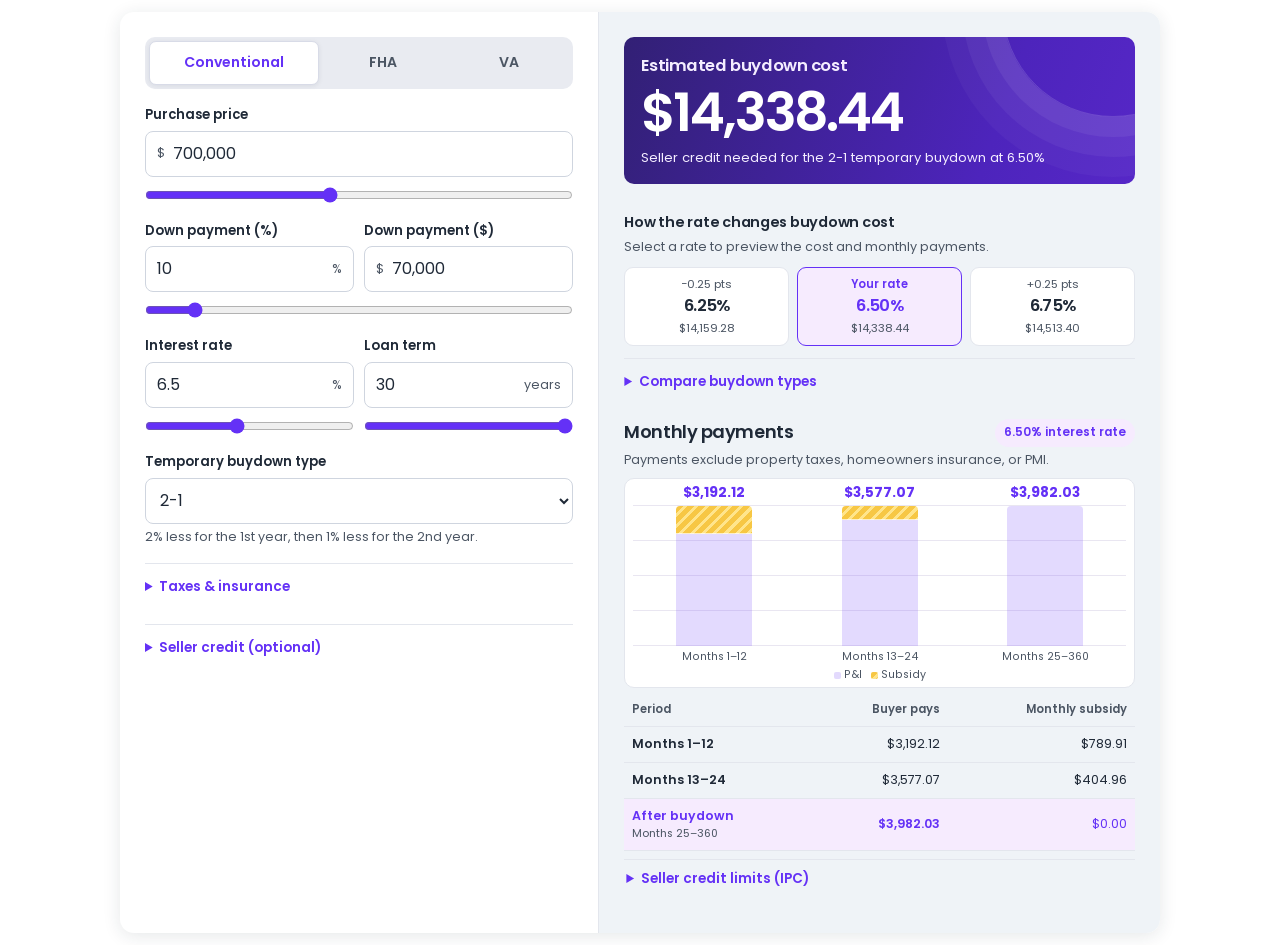
==== index.html @ 3a09e386 "Add files via upload" ====
<!doctype html>
<html lang="en">
<head>
  <meta charset="utf-8">
  <meta name="viewport" content="width=device-width, initial-scale=1">
  <meta name="description" content="Estimate the upfront cost and monthly payments for a temporary mortgage buydown.">
  <title>Temporary Buydown Calculator | TruPath Home Loans</title>
  <link rel="stylesheet" href="https://fonts.googleapis.com/css?family=Poppins:400,500,600&amp;display=swap">
  <link rel="stylesheet" href="assets/buydown.css?v=7">
  <script type="module" src="assets/buydown-page.js?v=10"></script>
</head>
<body>
  <main class="calculator" aria-label="Temporary buydown calculator">
    <div class="workspace">
      <div class="results">
        <section class="panel funding" aria-labelledby="cost-title">
          <div class="funding-hero">
            <h2 id="cost-title">Estimated buydown cost</h2>
            <p class="cost" id="cost" aria-live="polite">—</p>
            <p class="cost-note" id="cost-note" role="status">Enter an interest rate to see your estimate.</p>
            <p class="credit-balance" id="credit-balance" role="status" hidden><span id="credit-balance-label"></span><strong id="credit-balance-amount"></strong></p>
            <p class="ipc-warning" id="ipc-warning" role="status" hidden></p>
            <p class="ipc-warning" id="seller-credit-warning" role="status" hidden></p>
          </div>
          <div class="comparison">
            <h3 id="comparison-title">How the rate changes buydown cost</h3>
            <p class="help">Select a rate to preview the cost and monthly payments.</p>
            <div class="scenarios" role="group" aria-labelledby="comparison-title">
              <button type="button" data-scenario="0" aria-pressed="false" disabled><span>−0.25 pts</span><strong>—</strong><small>—</small></button>
              <button type="button" data-scenario="1" aria-pressed="true" disabled><span>Your rate</span><strong>—</strong><small>—</small></button>
              <button type="button" data-scenario="2" aria-pressed="false" disabled><span>+0.25 pts</span><strong>—</strong><small>—</small></button>
            </div>
          </div>
          <details id="type-comparison" hidden>
            <summary>Compare buydown types</summary>
            <table aria-label="Estimated funding by buydown type">
              <caption id="type-rate"></caption>
              <thead><tr><th scope="col">Buydown type</th><th scope="col">Seller credit needed</th></tr></thead>
              <tbody id="type-costs"></tbody>
            </table>
          </details>
        </section>

        <section class="panel payments" aria-labelledby="payment-title">
          <header class="panel-heading"><h2 id="payment-title">Monthly payments</h2><span id="payment-rate" class="rate-label" hidden></span></header>
          <p class="help" id="payment-note" hidden></p>
          <p id="empty-payment" class="empty-payment">Your payment schedule will appear here.</p>
          <div id="payment-results" hidden>
            <figure class="payment-chart" aria-label="Monthly payment breakdown by period">
              <div class="payment-plot" id="payment-plot">
                <div class="payment-columns" id="payment-columns"></div>
                <div class="payment-breakdown" id="payment-breakdown" hidden>
                  <h3 id="breakdown-period"></h3>
                  <dl id="breakdown-lines"></dl>
                </div>
              </div>
              <figcaption class="payment-key" id="payment-key"></figcaption>
            </figure>
            <template id="payment-column-template">
              <div class="payment-column">
                <strong class="payment-amount"></strong>
                <div class="payment-stack"></div>
                <span class="payment-period"></span>
              </div>
            </template>
            <table aria-label="Monthly payment schedule">
              <thead><tr><th scope="col">Period</th><th scope="col">Buyer pays</th><th scope="col">Monthly subsidy</th></tr></thead>
              <tbody id="payments"></tbody>
            </table>
            <details class="ipc" id="ipc">
              <summary>Seller credit limits (IPC)</summary>
              <div id="ipc-property" class="ipc-property">
                <label for="ipc-occupancy">Property use</label>
                <select id="ipc-occupancy">
                  <option value="primary">Primary residence</option>
                  <option value="second">Second home</option>
                  <option value="investment">Investment property</option>
                </select>
              </div>
              <p class="ipc-limit" aria-live="polite"><span id="ipc-tier"></span><strong id="ipc-limit"></strong></p>
            </details>
          </div>
        </section>
      </div>
      <form class="inputs" id="inputs" novalidate>
        <fieldset aria-label="Loan program">
          <div class="segmented">
            <label><input type="radio" name="program" value="conventional" checked><span>Conventional</span></label>
            <label><input type="radio" name="program" value="fha"><span>FHA</span></label>
            <label><input type="radio" name="program" value="va"><span>VA</span></label>
          </div>
        </fieldset>

        <div>
          <label for="price">Purchase price</label>
          <div class="field"><span aria-hidden="true">$</span><input id="price" inputmode="decimal" data-money value="700,000"></div>
          <input id="price-range" type="range" min="100000" max="1500000" step="5000" value="700000" aria-label="Adjust purchase price">
        </div>

        <div>
          <div class="pair">
            <div><label for="down-percent">Down payment (%)</label><div class="field"><input id="down-percent" inputmode="decimal" value="10"><span aria-hidden="true">%</span></div></div>
            <div><label for="down">Down payment ($)</label><div class="field"><span aria-hidden="true">$</span><input id="down" inputmode="decimal" data-money value="70,000"></div></div>
          </div>
          <input id="down-range" type="range" min="0" max="99" step="0.5" value="10" aria-label="Adjust down payment percentage">
        </div>

        <div id="va-settings" hidden>
          <label for="va-use">VA Funding Fee</label>
          <select id="va-use">
            <option value="first">First-time use</option>
            <option value="subsequent">Subsequent use</option>
            <option value="exempt">Disability / exempt</option>
          </select>
        </div>

        <dl class="financing" id="financing" hidden>
          <div><dt id="fee-label"></dt><dd id="fee-amount">—</dd></div>
          <div><dt>Total loan amount</dt><dd id="financed-total">—</dd></div>
        </dl>

        <div class="pair">
          <div>
            <label for="rate">Interest rate</label>
            <div class="field"><input id="rate" inputmode="decimal" value="6.5" required><span aria-hidden="true">%</span></div>
            <input id="rate-range" type="range" min="0" max="15" step="0.125" value="6.5" aria-label="Adjust interest rate">
          </div>
          <div>
            <label for="term">Loan term</label>
            <div class="field"><input id="term" inputmode="numeric" value="30" required><span>years</span></div>
            <input id="term-range" type="range" min="8" max="30" step="1" value="30" aria-label="Adjust loan term in years">
          </div>
        </div>

        <div class="schedule">
          <label for="schedule">Temporary buydown type</label>
          <select id="schedule" aria-describedby="schedule-help"></select>
          <p class="help" id="schedule-help"></p>
        </div>

        <details id="escrow">
          <summary>Taxes &amp; insurance</summary>
          <div class="escrow-fields">
            <label class="check"><input id="include-escrow" type="checkbox"> Include taxes &amp; homeowners insurance</label>
            <div class="pair">
              <div><label for="taxes">Annual property taxes</label><div class="field"><span aria-hidden="true">$</span><input id="taxes" data-money inputmode="decimal"></div></div>
              <div><label for="insurance">Annual homeowners insurance</label><div class="field"><span aria-hidden="true">$</span><input id="insurance" data-money inputmode="decimal"></div></div>
            </div>
            <p id="housing-cost-status" class="help" role="status" hidden></p>
            <div id="mi-settings" hidden>
              <label class="check"><input id="include-mi" type="checkbox"> <span id="include-mi-label"></span></label>
              <div class="mi-rate">
                <label for="mi-rate" id="mi-rate-label">Annual PMI rate</label>
                <output id="mi-rate-value" for="mi-rate"></output>
              </div>
              <input id="mi-rate" type="range" min="0" max="1.5" step="0.01" value="0.44">
              <p class="help" id="mi-estimate"></p>
            </div>
          </div>
        </details>
        <details>
          <summary>Seller credit (optional)</summary>
          <div>
            <label for="seller-credit">Seller concessions</label>
            <div class="field"><span aria-hidden="true">$</span><input id="seller-credit" inputmode="decimal" data-money aria-describedby="seller-credit-help seller-credit-share"></div>
            <p class="help" id="seller-credit-help">Enter a credit to check the seller credit limit and see what’s left after the selected buydown.</p>
            <p class="help credit-share" id="seller-credit-share" aria-live="polite" hidden></p>
          </div>
        </details>
      </form>
    </div>

  </main>
</body>
</html>
---- assets/buydown.css ----
:root {
  --ink: #1f2937;
  --muted: #4b5563;
  --purple: #6431f6;
  --secondary: #7345f7;
  --line: #e3e6ed;
  --wash: #f6ebfe;
  --results: #eff3f7;
  --gutter: 17px;
  font: 16px/1.5 Poppins, Arial, sans-serif;
  color: var(--ink);
}

* { box-sizing: border-box; }
[hidden] { display: none !important; }
body, h2, h3, p { margin: 0; }
button, input, select { font: inherit; color: inherit; }
button, summary, select { cursor: pointer; }
:focus-visible { outline: 3px solid var(--secondary); outline-offset: 3px; }

.calculator {
  max-width: 1040px;
  margin: 12px auto;
  width: calc(100% - 24px);
  background: white;
  border-radius: 14px;
  box-shadow: 0 3px 18px #1f29371c;
}

.workspace, .results { display: grid; min-width: 0; }
.results { padding: var(--gutter); background: var(--results); border-radius: 14px 14px 0 0; }
.panel { min-width: 0; }
.panel + .panel { margin-top: 21px; }
.panel-heading { display: flex; align-items: center; justify-content: space-between; flex-wrap: wrap; gap: 6px 12px; }
h2 { font-size: 1.12rem; font-weight: 600; letter-spacing: -.025em; }
h3 { font-size: .90rem; font-weight: 600; letter-spacing: -.018em; }
.inputs { display: grid; gap: 16px; align-content: start; padding: var(--gutter); min-width: 0; }
label, legend { display: block; font-size: .82rem; font-weight: 600; }
label:not(.check), legend { margin-bottom: 6px; }
fieldset { border: 0; margin: 0; padding: 0; min-width: 0; }
.segmented {
  display: grid;
  grid-template-columns: 1.4fr 1fr 1fr;
  gap: 4px;
  padding: 4px;
  border-radius: 10px;
  background: #e9ebf1;
}
.segmented label:not(.check) { position: relative; margin: 0; cursor: pointer; }
.segmented input { position: absolute; inset: 0; opacity: 0; cursor: pointer; width: 100%; margin: 0; }
.segmented span {
  display: grid;
  place-items: center;
  height: 100%;
  min-height: 44px;
  padding: 4px;
  text-align: center;
  border: 1px solid transparent;
  border-radius: 7px;
  line-height: 1.22;
  font-size: .88rem;
  color: var(--muted);
}
.segmented input:checked + span { background: white; border-color: #d8dbe7; color: var(--purple); box-shadow: 0 1px 5px #1f293714; }
.segmented input:focus-visible + span { outline: 3px solid var(--secondary); outline-offset: 1px; }

.field, select {
  min-height: 46px;
  width: 100%;
  border: 1px solid #cfd5df;
  border-radius: 8px;
  background: white;
}
.field { display: flex; align-items: center; padding: 0 11px; gap: 8px; }
.field input { width: 100%; min-width: 0; padding: 10px 0; border: 0; background: transparent; outline: 0; font-variant-numeric: tabular-nums; }
.field input::placeholder { color: #6b7280; }
.field:focus-within { outline: 2px solid var(--secondary); outline-offset: 1px; }
.field > span, .help { color: var(--muted); font-size: .79rem; }
.help { margin-top: 4px; }
select { padding: 8px 10px; }
.pair { display: grid; align-items: end; grid-template-columns: repeat(2, minmax(0, 1fr)); gap: 10px; }
input[type="range"] {
  display: block;
  width: 100%;
  height: 28px;
  margin: 4px 0 -4px;
  accent-color: var(--purple);
  cursor: pointer;
}
input[type="range"]:disabled { accent-color: #9ca3af; cursor: default; }
.financing { margin: 0; padding: 9px 11px; border-radius: 8px; background: var(--wash); font-size: .8rem; }
.financing > div, .mi-rate { display: flex; justify-content: space-between; align-items: baseline; gap: 4px 9px; flex-wrap: wrap; }
.financing > div + div { margin-top: 5px; font-weight: 600; }
.financing dd { margin: 0; font-variant-numeric: tabular-nums; }
.mi-rate output { font-size: .82rem; font-weight: 600; }
details { border-top: 1px solid var(--line); }
summary { padding: 13px 0 0; min-height: 44px; color: var(--purple); font-size: .85rem; font-weight: 600; }
.escrow-fields { display: grid; gap: 12px; padding: 4px 0; }
.check { display: flex; align-items: center; gap: 8px; min-height: 44px; cursor: pointer; }
.check input { accent-color: var(--purple); width: 18px; height: 18px; margin: 0; }

.funding-hero {
  position: relative;
  isolation: isolate;
  overflow: hidden;
  padding: 17px;
  border-radius: 10px;
  background: linear-gradient(110deg, #322075, #4d24bc 72%, #5627c7);
  color: white;
}
.funding-hero::after {
  content: "";
  position: absolute;
  z-index: -1;
  top: -142px;
  right: -89px;
  width: 220px;
  height: 220px;
  border: 1px solid #ffffff26;
  border-radius: 50%;
  box-shadow: 0 0 0 20px #ffffff0f, 0 0 0 40px #ffffff0c, 0 0 0 60px #ffffff08;
}
.funding h2 { color: #f4edff; font-size: 1.04rem; }
.cost {
  margin: 3px 0 4px;
  color: white;
  font-size: clamp(2.25rem, 8vw, 3.35rem);
  letter-spacing: -.055em;
  line-height: 1.15;
  font-weight: 600;
  font-variant-numeric: tabular-nums;
  overflow-wrap: anywhere;
}
.cost-note { color: #f4edff; font-size: .82rem; }
.credit-share { color: var(--purple); font-weight: 600; }
.credit-balance {
  display: flex;
  flex-wrap: wrap;
  justify-content: space-between;
  gap: 2px 10px;
  margin-top: 10px;
  padding-top: 8px;
  border-top: 1px solid #ffffff40;
  color: #f4edff;
  font-size: .82rem;
}
.credit-balance strong { color: #fff; font-variant-numeric: tabular-nums; }
.comparison { margin-top: 15px; padding-top: 13px; }
.scenarios { display: grid; grid-template-columns: repeat(3, minmax(0, 1fr)); gap: 6px; margin-top: 10px; }
.scenarios button {
  position: relative;
  display: grid;
  gap: 3px;
  align-content: start;
  min-height: 79px;
  padding: 8px 3px;
  border: 1px solid var(--line);
  border-radius: 9px;
  background: white;
  text-align: center;
  overflow-wrap: anywhere;
}
.scenarios span, .scenarios small { color: var(--muted); font-size: .71rem; }
.scenarios strong { font-size: 1.04rem; line-height: 1.25; font-weight: 600; letter-spacing: -.035em; }
.scenarios button[aria-pressed="true"] { border-color: var(--purple); background: var(--wash); color: var(--purple); }
.scenarios button[aria-pressed="true"] span { color: var(--purple); font-weight: 600; }
.scenarios button:hover:not(:disabled) { border-color: var(--purple); background: var(--wash); }
.scenarios button:disabled { cursor: default; }

#type-comparison { margin-top: 12px; }
#type-comparison summary { min-height: 39px; }
#type-comparison caption { text-align: left; color: var(--muted); padding-bottom: 5px; font-size: .76rem; }
.selected-type { background: var(--wash); color: #452394; }

.rate-label { font-size: .74rem; font-weight: 600; color: var(--purple); background: var(--wash); border-radius: 20px; padding: 5px 9px; }
.empty-payment {
  margin-top: 14px;
  padding: 22px 12px;
  text-align: center;
  background: #f8fafc;
  border: 1px dashed #cdd5e1;
  border-radius: 10px;
  color: var(--muted);
  font-size: .83rem;
}
.payment-chart {
  --stack-height: 124px;
  margin: 8px 0 5px;
  padding: 4px 8px;
  background: #fff;
  border: 1px solid var(--line);
  border-radius: 10px;
  font-variant-numeric: tabular-nums;
}
.payment-key {
  display: flex;
  justify-content: center;
  gap: clamp(4px, 1.7vw, 9px);
  margin-top: 1px;
  white-space: nowrap;
  color: var(--muted);
  font-size: .67rem;
}
.payment-key abbr { display: inline-flex; align-items: center; gap: 3px; text-decoration: none; }
.payment-key abbr::before, .breakdown-component dt::before {
  content: "";
  display: inline-block;
  width: 7px;
  height: 7px;
  border-radius: 2px;
  background: var(--component-fill);
}
.payment-principal { --component-fill: #7345f733; --component-active: #9874fa; }
.payment-mi { --component-fill: #29b68b; --component-active: #11936d; }
.payment-taxes { --component-fill: #43a4e0; --component-active: #237fbb; }
.payment-insurance { --component-fill: #f08da9; --component-active: #dc5b86; }
.payment-subsidy {
  --component-fill: repeating-linear-gradient(135deg, #f7c744 0 5px, #ffe58c 5px 8px);
  --component-active: #edac12;
}

.payment-plot { position: relative; }
.payment-columns {
  position: relative;
  display: grid;
  grid-auto-flow: column;
  grid-auto-columns: minmax(0, 1fr);
  gap: 4px;
  align-items: start;
}
.payment-columns::before {
  content: "";
  position: absolute;
  inset: 1.4rem 0 auto;
  height: var(--stack-height);
  background: repeating-linear-gradient(to bottom, #e9e6f1 0 1px, transparent 1px 25%);
  border-bottom: 1px solid #e9e6f1;
  pointer-events: none;
}
.payment-column {
  display: grid;
  justify-items: center;
  gap: 1px;
  min-width: 0;
  padding: 0 1px 1px;
  border: 0;
  text-align: center;
}
.payment-stack {
  display: flex;
  flex-direction: column-reverse;
  width: min(78%, 76px);
  height: var(--stack-height);
  margin-bottom: 2px;
}
.payment-slice {
  position: relative;
  width: 100%;
  flex-basis: 0;
  min-height: 0;
  padding: 0;
  border: 0;
  background: var(--component-fill);
  transition: transform .15s ease, box-shadow .15s ease;
}
.payment-slice:last-child { border-radius: 4px 4px 0 0; }
.payment-slice + .payment-slice { box-shadow: inset 0 -1px #ffffffb3; }
.payment-slice[aria-expanded="true"] {
  z-index: 1;
  transform: scaleX(1.09);
  background: var(--component-active);
  box-shadow: 0 1px 5px #1f293749;
}
.payment-slice:focus-visible { outline-offset: 1px; }
@media (prefers-reduced-motion: reduce) {
  .payment-slice { transition: none; }
}
.payment-period {
  color: var(--muted);
  font-size: .67rem;
  overflow-wrap: anywhere;
}
.payment-amount {
  min-height: 1.4rem;
  color: var(--purple);
  font-size: clamp(.67rem, 2.6vw, .85rem);
  overflow-wrap: anywhere;
}
.payment-breakdown {
  position: absolute;
  z-index: 2;
  bottom: 100%;
  width: min(100%, 208px);
  padding: 6px 8px;
  border: 1px solid var(--line);
  border-radius: 7px;
  background: #fff;
  box-shadow: 0 4px 12px #1f293725;
  font-size: .71rem;
}
.payment-breakdown h3 { padding-inline: 4px; font-size: .73rem; }
.payment-breakdown.breakdown-below { top: 100%; bottom: auto; }
.payment-breakdown dl { margin: 2px 0 0; }
.payment-breakdown dl > div { display: flex; justify-content: space-between; gap: 6px; padding: 1px 4px; }
.payment-breakdown dd { margin: 0; }
.breakdown-component dt::before { margin-right: 4px; }
.breakdown-selected { border-radius: 3px; background: var(--wash); font-weight: 600; }
.payment-breakdown .breakdown-total { margin-top: 2px; border-top: 1px solid var(--line); font-weight: 600; }

.ipc { margin: 8px 0; padding: 0 2px; }
.ipc summary { min-height: 40px; padding-top: 9px; }
.ipc-property { display: flex; align-items: center; flex-wrap: wrap; gap: 4px 7px; margin-bottom: 6px; }
.ipc-property label { margin: 0; font-size: .72rem; }
.ipc-property select { width: auto; min-height: 30px; padding: 3px 5px; font-size: .74rem; }
.ipc-limit { display: flex; flex-wrap: wrap; align-items: baseline; gap: 2px 8px; padding-bottom: 6px; font-size: .76rem; }
.ipc-limit strong { color: var(--purple); font-weight: 600; }
.ipc-warning {
  width: fit-content;
  margin-top: 8px;
  padding: 5px 8px;
  border-radius: 5px;
  background: #fff2c9;
  color: #563500;
  font-size: .74rem;
  font-weight: 600;
}

table { width: 100%; border-collapse: collapse; text-align: right; font-variant-numeric: tabular-nums; font-size: .78rem; }
th, td { padding: 8px 5px; border-bottom: 1px solid var(--line); overflow-wrap: anywhere; }
th:first-child { text-align: left; }
th { font-weight: 600; }
thead { color: var(--muted); }
thead th { font-size: .72rem; }
#payments tr:last-child { background: var(--wash); color: var(--purple); }
#payments tr:last-child td:nth-child(2) { font-weight: 600; }
tbody small { display: block; font-size: .68rem; color: var(--muted); font-weight: 400; }
@media (min-width: 730px) {
  :root { --gutter: 25px; }
  .workspace { grid-template-columns: minmax(0, .46fr) minmax(0, .54fr); }
  .results { grid-area: 1 / 2; border-left: 1px solid var(--line); border-radius: 0 14px 14px 0; align-content: start; }
  .inputs { grid-area: 1 / 1; gap: 16px; }
  .scenarios { gap: 8px; }
  .scenarios button { padding: 8px 5px; }
  .payment-chart { --stack-height: 140px; }
  th, td { padding-inline: 8px; }
}
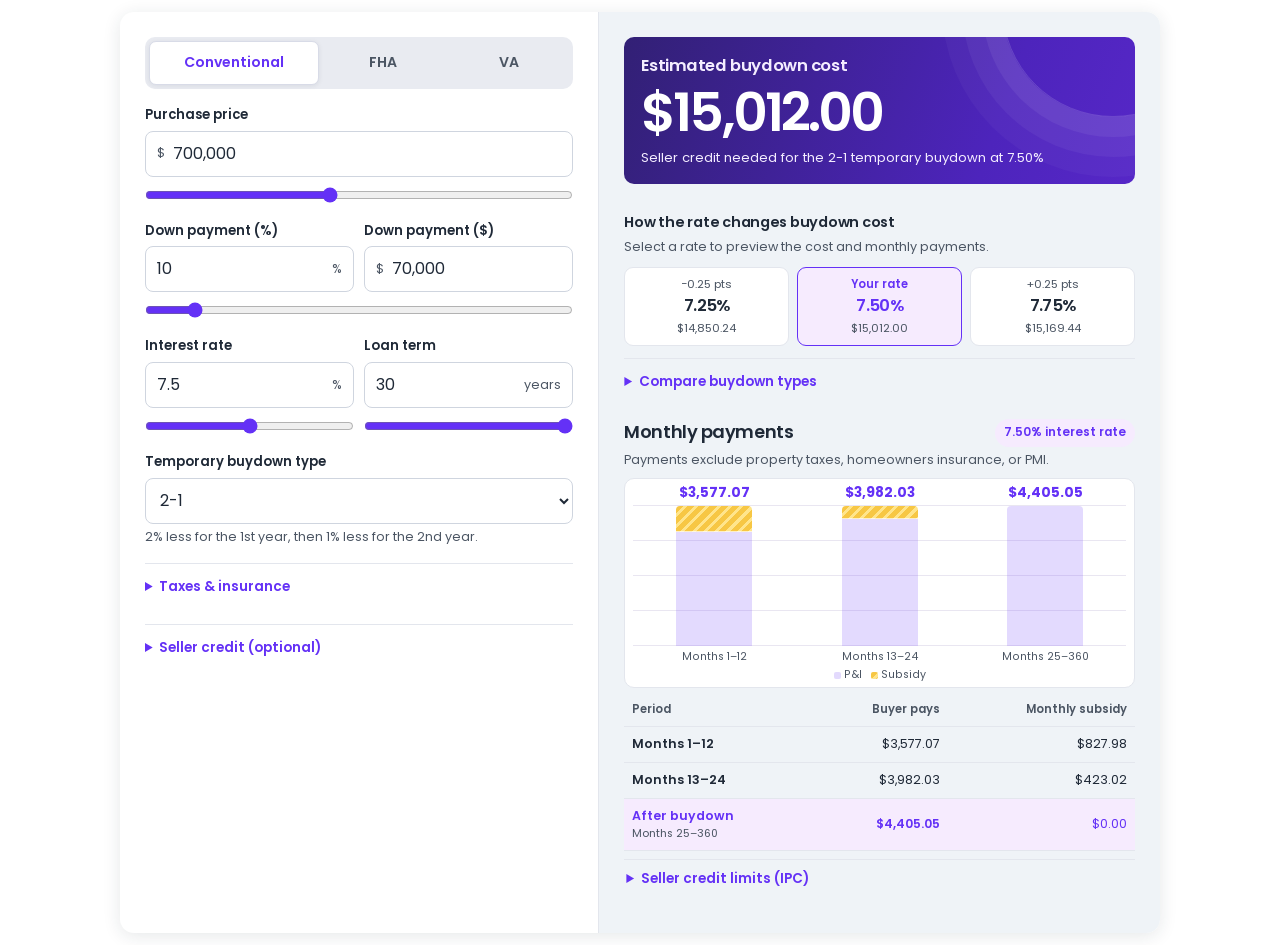
==== commit dfd59fcd: "Add files via upload" ====
--- a/index.html
+++ b/index.html
@@ -6,8 +6,8 @@
   <meta name="description" content="Estimate the upfront cost and monthly payments for a temporary mortgage buydown.">
   <title>Temporary Buydown Calculator | TruPath Home Loans</title>
   <link rel="stylesheet" href="https://fonts.googleapis.com/css?family=Poppins:400,500,600&amp;display=swap">
-  <link rel="stylesheet" href="assets/buydown.css?v=7">
-  <script type="module" src="assets/buydown-page.js?v=10"></script>
+  <link rel="stylesheet" href="assets/buydown.css?v=9">
+  <script type="module" src="assets/buydown-page.js?v=14"></script>
 </head>
 <body>
   <main class="calculator" aria-label="Temporary buydown calculator">
@@ -122,8 +122,8 @@
         <div class="pair">
           <div>
             <label for="rate">Interest rate</label>
-            <div class="field"><input id="rate" inputmode="decimal" value="6.5" required><span aria-hidden="true">%</span></div>
-            <input id="rate-range" type="range" min="0" max="15" step="0.125" value="6.5" aria-label="Adjust interest rate">
+            <div class="field"><input id="rate" inputmode="decimal" value="7.5" required><span aria-hidden="true">%</span></div>
+            <input id="rate-range" type="range" min="0" max="15" step="0.125" value="7.5" aria-label="Adjust interest rate">
           </div>
           <div>
             <label for="term">Loan term</label>
@@ -131,7 +131,6 @@
             <input id="term-range" type="range" min="8" max="30" step="1" value="30" aria-label="Adjust loan term in years">
           </div>
         </div>
-
         <div class="schedule">
           <label for="schedule">Temporary buydown type</label>
           <select id="schedule" aria-describedby="schedule-help"></select>
@@ -153,7 +152,7 @@
                 <label for="mi-rate" id="mi-rate-label">Annual PMI rate</label>
                 <output id="mi-rate-value" for="mi-rate"></output>
               </div>
-              <input id="mi-rate" type="range" min="0" max="1.5" step="0.01" value="0.44">
+              <input id="mi-rate" type="range" min="0" max="1.5" step="0.01" value="0.38">
               <p class="help" id="mi-estimate"></p>
             </div>
           </div>
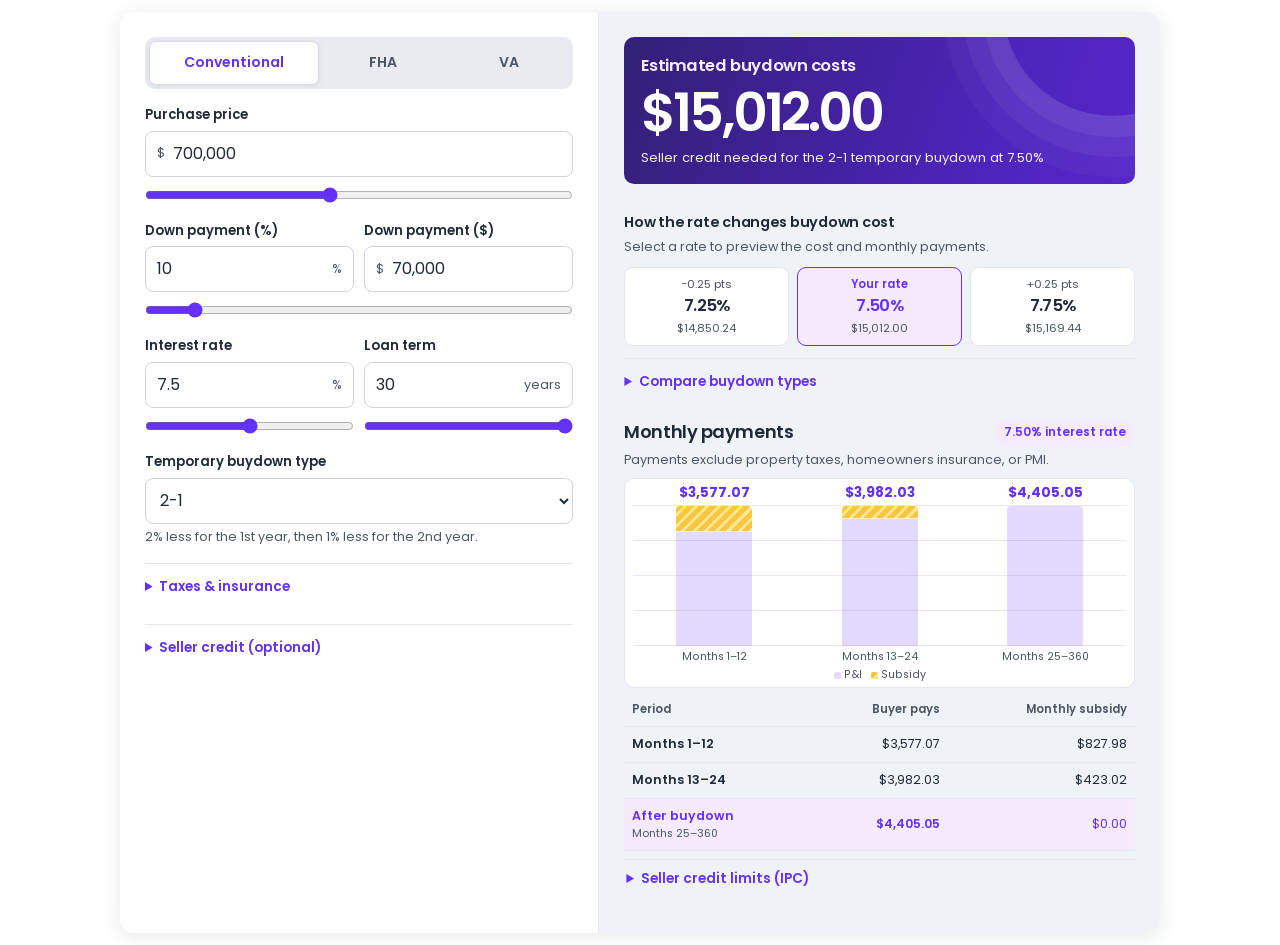
==== commit 707032c8: "Update index.html" ====
--- a/index.html
+++ b/index.html
@@ -6,8 +6,8 @@
   <meta name="description" content="Estimate the upfront cost and monthly payments for a temporary mortgage buydown.">
   <title>Temporary Buydown Calculator | TruPath Home Loans</title>
   <link rel="stylesheet" href="https://fonts.googleapis.com/css?family=Poppins:400,500,600&amp;display=swap">
-  <link rel="stylesheet" href="assets/buydown.css?v=9">
-  <script type="module" src="assets/buydown-page.js?v=14"></script>
+  <link rel="stylesheet" href="assets/buydown.css?v=10">
+  <script type="module" src="assets/buydown-page.js?v=16"></script>
 </head>
 <body>
   <main class="calculator" aria-label="Temporary buydown calculator">
@@ -15,7 +15,7 @@
       <div class="results">
         <section class="panel funding" aria-labelledby="cost-title">
           <div class="funding-hero">
-            <h2 id="cost-title">Estimated buydown cost</h2>
+            <h2 id="cost-title">Estimated buydown costs</h2>
             <p class="cost" id="cost" aria-live="polite">—</p>
             <p class="cost-note" id="cost-note" role="status">Enter an interest rate to see your estimate.</p>
             <p class="credit-balance" id="credit-balance" role="status" hidden><span id="credit-balance-label"></span><strong id="credit-balance-amount"></strong></p>
--- a/assets/buydown.css
+++ b/assets/buydown.css
@@ -14,6 +14,8 @@
 * { box-sizing: border-box; }
 [hidden] { display: none !important; }
 body, h2, h3, p { margin: 0; }
+/* Once the host handles sizing, keep touch scrolling on the host page. */
+html.embedded-autosize, .embedded-autosize body { overflow: hidden; }
 button, input, select { font: inherit; color: inherit; }
 button, summary, select { cursor: pointer; }
 :focus-visible { outline: 3px solid var(--secondary); outline-offset: 3px; }
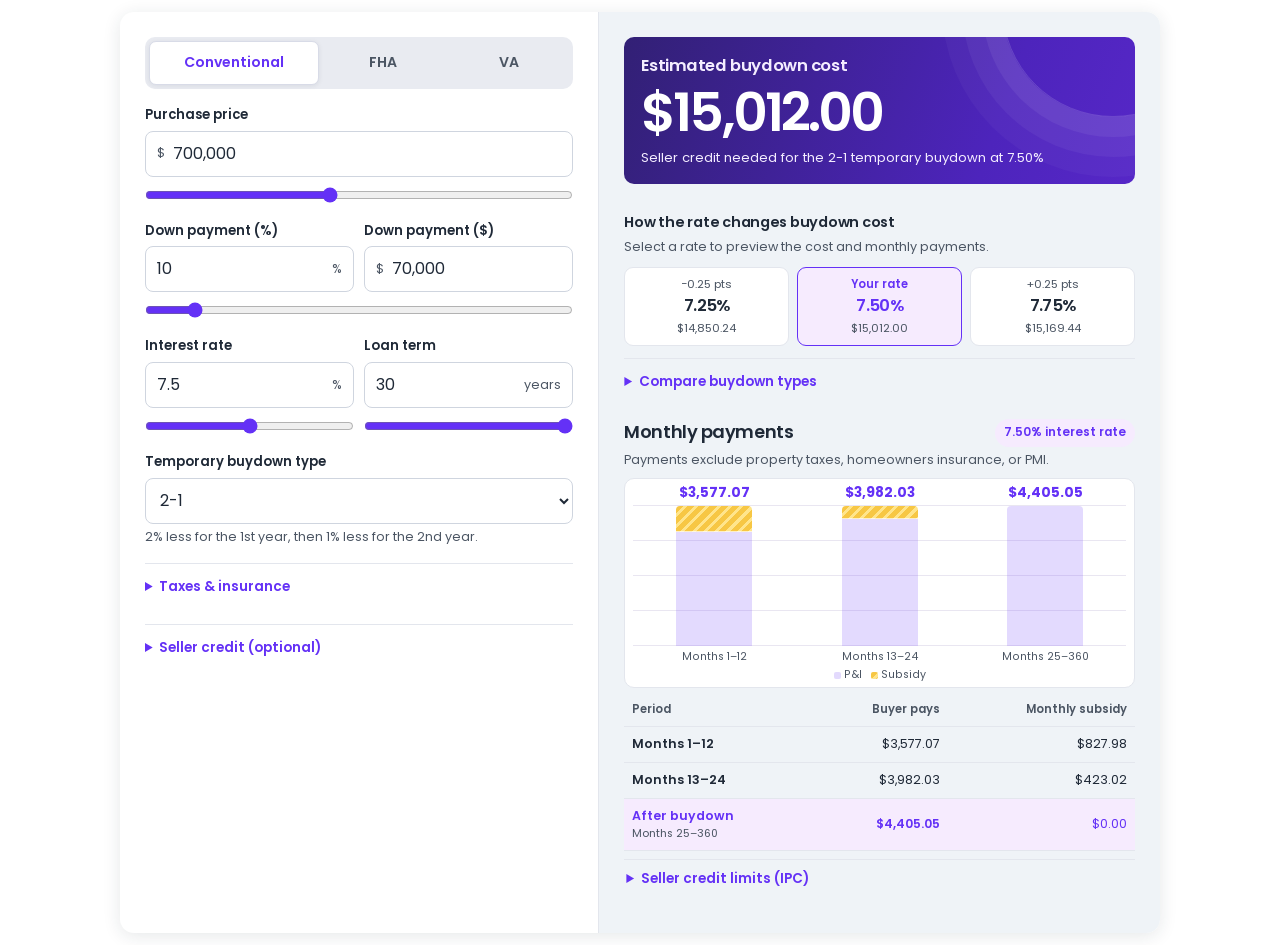
==== commit 2b0d1bfb: "Add files via upload" ====
--- a/index.html
+++ b/index.html
@@ -7,7 +7,7 @@
   <title>Temporary Buydown Calculator | TruPath Home Loans</title>
   <link rel="stylesheet" href="https://fonts.googleapis.com/css?family=Poppins:400,500,600&amp;display=swap">
   <link rel="stylesheet" href="assets/buydown.css?v=10">
-  <script type="module" src="assets/buydown-page.js?v=16"></script>
+  <script type="module" src="assets/buydown-page.js?v=17"></script>
 </head>
 <body>
   <main class="calculator" aria-label="Temporary buydown calculator">
@@ -15,7 +15,7 @@
       <div class="results">
         <section class="panel funding" aria-labelledby="cost-title">
           <div class="funding-hero">
-            <h2 id="cost-title">Estimated buydown costs</h2>
+            <h2 id="cost-title">Estimated buydown cost</h2>
             <p class="cost" id="cost" aria-live="polite">—</p>
             <p class="cost-note" id="cost-note" role="status">Enter an interest rate to see your estimate.</p>
             <p class="credit-balance" id="credit-balance" role="status" hidden><span id="credit-balance-label"></span><strong id="credit-balance-amount"></strong></p>
